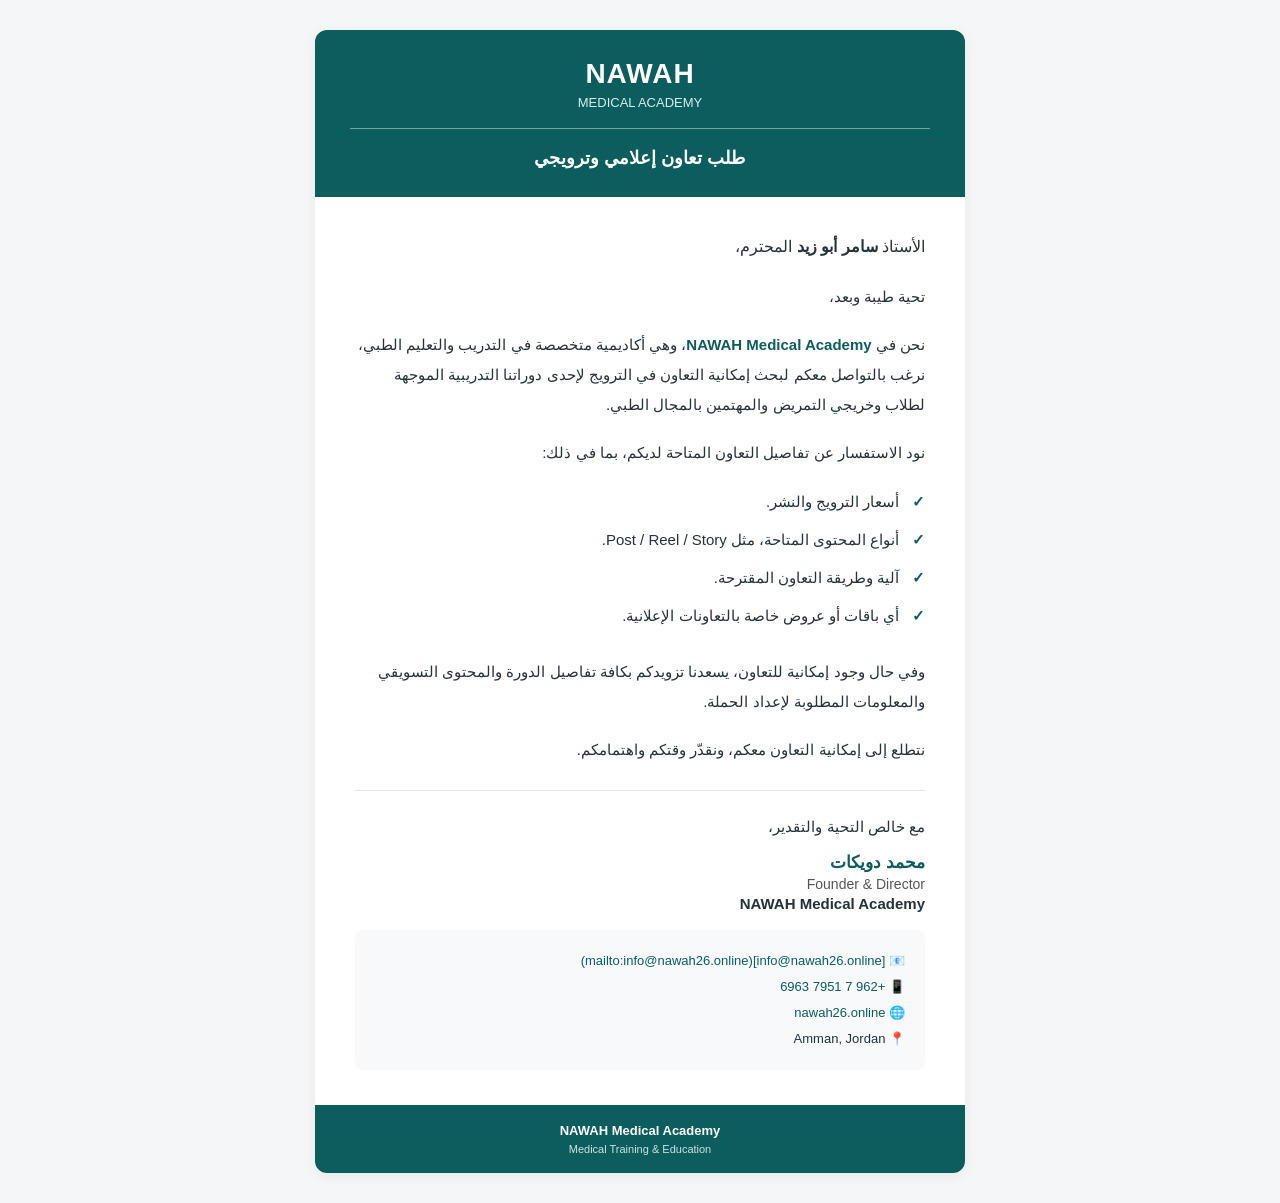
==== col.html @ c681b402 "Create email template for NAWAH Medical Academy Add initial HTML structure for NAWAH Medical Academy" ====
<!DOCTYPE html>

<html lang="ar" dir="rtl">
<head>
<meta charset="UTF-8">
<meta name="viewport" content="width=device-width, initial-scale=1.0">
<title>NAWAH Medical Academy</title>
</head>

<body style="margin:0; padding:0; background:#f4f6f8; font-family:Arial, Tahoma, sans-serif; color:#263238;">

<table width="100%" cellpadding="0" cellspacing="0" border="0" style="background:#f4f6f8; padding:30px 10px;">
<tr>
<td align="center">

<table width="650" cellpadding="0" cellspacing="0" border="0" style="max-width:650px; width:100%; background:#ffffff; border-radius:12px; overflow:hidden; box-shadow:0 3px 15px rgba(0,0,0,0.06);">

<!-- Header -->

<tr>
<td style="background:#0b5d5e; padding:28px 35px; text-align:center;">

<div style="font-size:28px; font-weight:bold; color:#ffffff; letter-spacing:1px;">
NAWAH
</div>

<div style="font-size:13px; color:#d9eeee; margin-top:5px;">
MEDICAL ACADEMY
</div>

<div style="height:1px; background:#6fa5a5; margin:18px 0;"></div>

<div style="font-size:18px; font-weight:bold; color:#ffffff;">
طلب تعاون إعلامي وترويجي
</div>

</td>
</tr>

<!-- Content -->

<tr>
<td style="padding:35px 40px;">

<p style="font-size:16px; line-height:1.9; margin:0 0 20px;">
الأستاذ <strong>سامر أبو زيد</strong> المحترم،
</p>

<p style="font-size:15px; line-height:2; margin:0 0 18px;">
تحية طيبة وبعد،
</p>

<p style="font-size:15px; line-height:2; margin:0 0 18px;">
نحن في <strong style="color:#0b5d5e;">NAWAH Medical Academy</strong>، وهي أكاديمية متخصصة في التدريب والتعليم الطبي، نرغب بالتواصل معكم لبحث إمكانية التعاون في الترويج لإحدى دوراتنا التدريبية الموجهة لطلاب وخريجي التمريض والمهتمين بالمجال الطبي.
</p>

<p style="font-size:15px; line-height:2; margin:0 0 15px;">
نود الاستفسار عن تفاصيل التعاون المتاحة لديكم، بما في ذلك:
</p>

<table width="100%" cellpadding="0" cellspacing="0" border="0" style="margin-bottom:22px;">

<tr>
<td style="padding:10px 0; font-size:15px;">
<span style="color:#0b5d5e; font-weight:bold;">✓</span>
&nbsp; أسعار الترويج والنشر.
</td>
</tr>

<tr>
<td style="padding:10px 0; font-size:15px;">
<span style="color:#0b5d5e; font-weight:bold;">✓</span>
&nbsp; أنواع المحتوى المتاحة، مثل Post / Reel / Story.
</td>
</tr>

<tr>
<td style="padding:10px 0; font-size:15px;">
<span style="color:#0b5d5e; font-weight:bold;">✓</span>
&nbsp; آلية وطريقة التعاون المقترحة.
</td>
</tr>

<tr>
<td style="padding:10px 0; font-size:15px;">
<span style="color:#0b5d5e; font-weight:bold;">✓</span>
&nbsp; أي باقات أو عروض خاصة بالتعاونات الإعلانية.
</td>
</tr>

</table>

<p style="font-size:15px; line-height:2; margin:0 0 18px;">
وفي حال وجود إمكانية للتعاون، يسعدنا تزويدكم بكافة تفاصيل الدورة والمحتوى التسويقي والمعلومات المطلوبة لإعداد الحملة.
</p>

<p style="font-size:15px; line-height:2; margin:0 0 25px;">
نتطلع إلى إمكانية التعاون معكم، ونقدّر وقتكم واهتمامكم.
</p>

<div style="border-top:1px solid #e5e9eb; padding-top:22px;">

<p style="font-size:15px; line-height:1.8; margin:0;">
مع خالص التحية والتقدير،
</p>

<p style="font-size:17px; font-weight:bold; margin:12px 0 3px; color:#0b5d5e;">
محمد دويكات
</p>

<p style="font-size:14px; margin:0 0 3px; color:#555;">
Founder &amp; Director
</p>

<p style="font-size:15px; font-weight:bold; margin:0 0 18px;">
NAWAH Medical Academy
</p>

</div>

<!-- Contact -->

<table width="100%" cellpadding="0" cellspacing="0" border="0" style="background:#f7f9fa; border-radius:8px; margin-top:10px;">

<tr>
<td style="padding:18px 20px; font-size:13px; line-height:2;">

📧 <a href="mailto:info@nawah26.online" style="color:#0b5d5e; text-decoration:none;">
[info@nawah26.online](mailto:info@nawah26.online) </a> <br>

📱 <a href="https://wa.me/962779516963" style="color:#0b5d5e; text-decoration:none;">
+962 7 7951 6963 </a> <br>

🌐 <a href="https://nawah26.online" style="color:#0b5d5e; text-decoration:none;">
nawah26.online </a> <br>

📍 Amman, Jordan

</td>
</tr>

</table>

</td>
</tr>

<!-- Footer -->

<tr>
<td style="background:#0b5d5e; padding:18px; text-align:center;">

<div style="font-size:13px; color:#ffffff; font-weight:bold;">
NAWAH Medical Academy
</div>

<div style="font-size:11px; color:#cde2e2; margin-top:5px;">
Medical Training &amp; Education
</div>

</td>
</tr>

</table>

</td>
</tr>
</table>

</body>
</html>
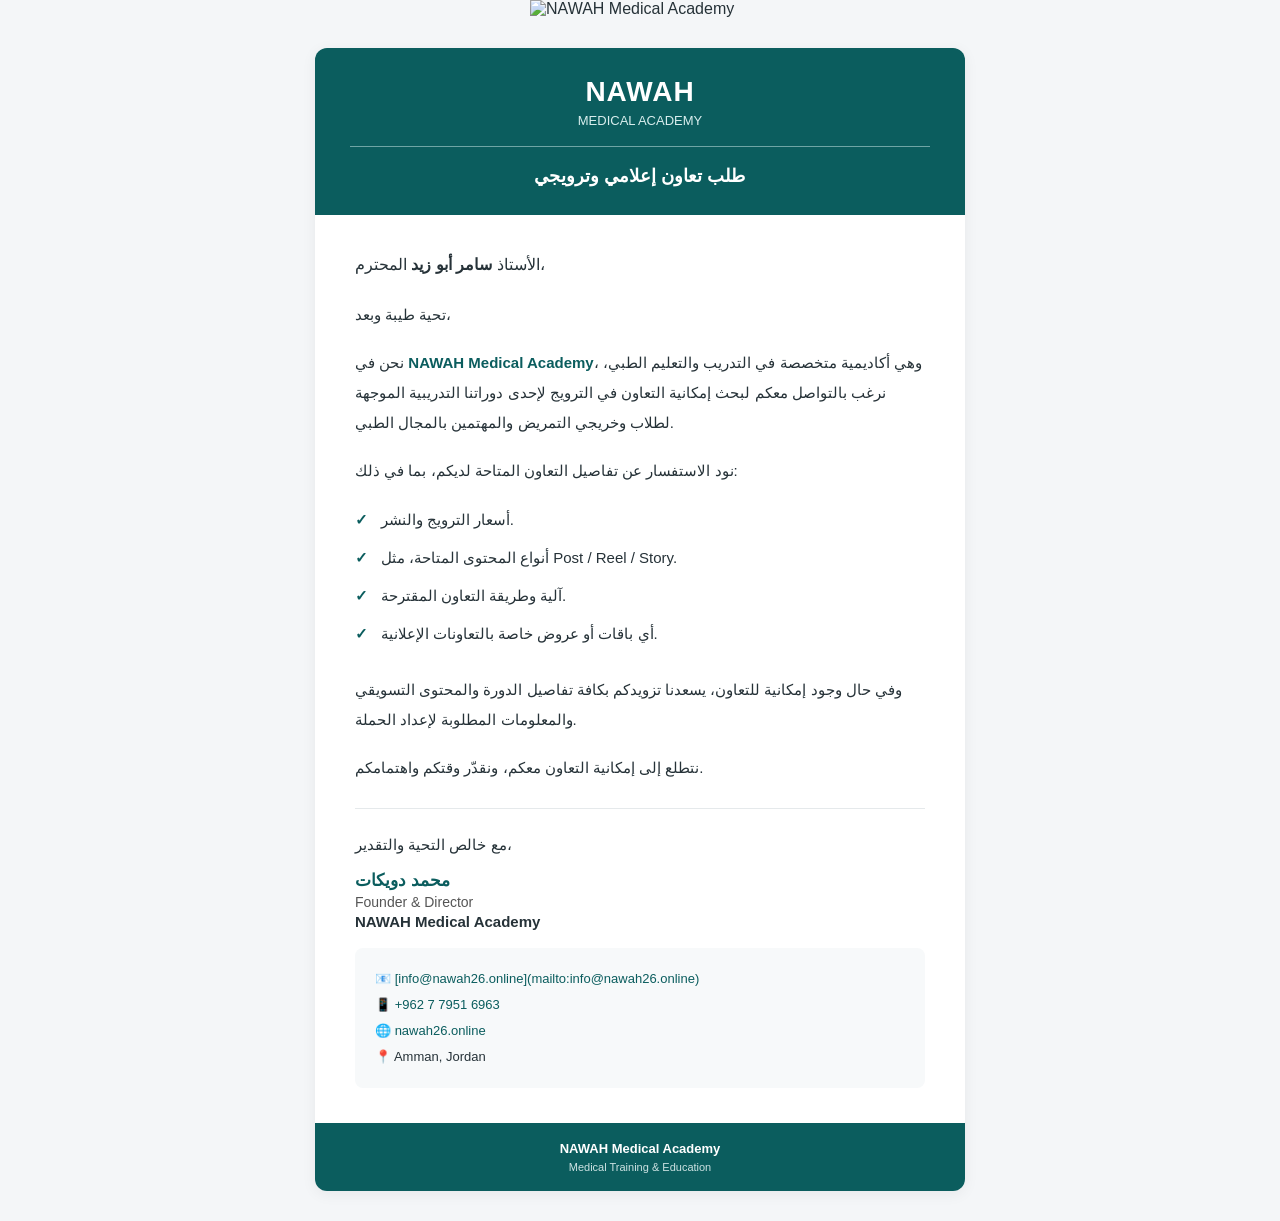
==== commit 3cbbfa77: "Insert NAWAH logo in col.html Added NAWAH logo section to the HTML file." ====
--- a/col.html
+++ b/col.html
@@ -1,11 +1,17 @@
 <!DOCTYPE html>
 
-<html lang="ar" dir="rtl">
-<head>
-<meta charset="UTF-8">
-<meta name="viewport" content="width=device-width, initial-scale=1.0">
-<title>NAWAH Medical Academy</title>
-</head>
+<!-- NAWAH Logo -->
+<tr>
+<td style="background:#ffffff; padding:25px 35px; text-align:center;">
+
+<img 
+  src="https://drive.google.com/uc?export=view&id=1h2eHRyXs70-lJKBR3TKCxgaf7t1mXQTG"
+  alt="NAWAH Medical Academy"
+  style="max-width:220px; height:auto; display:block; margin:0 auto;"
+>
+
+</td>
+</tr>
 
 <body style="margin:0; padding:0; background:#f4f6f8; font-family:Arial, Tahoma, sans-serif; color:#263238;">
 
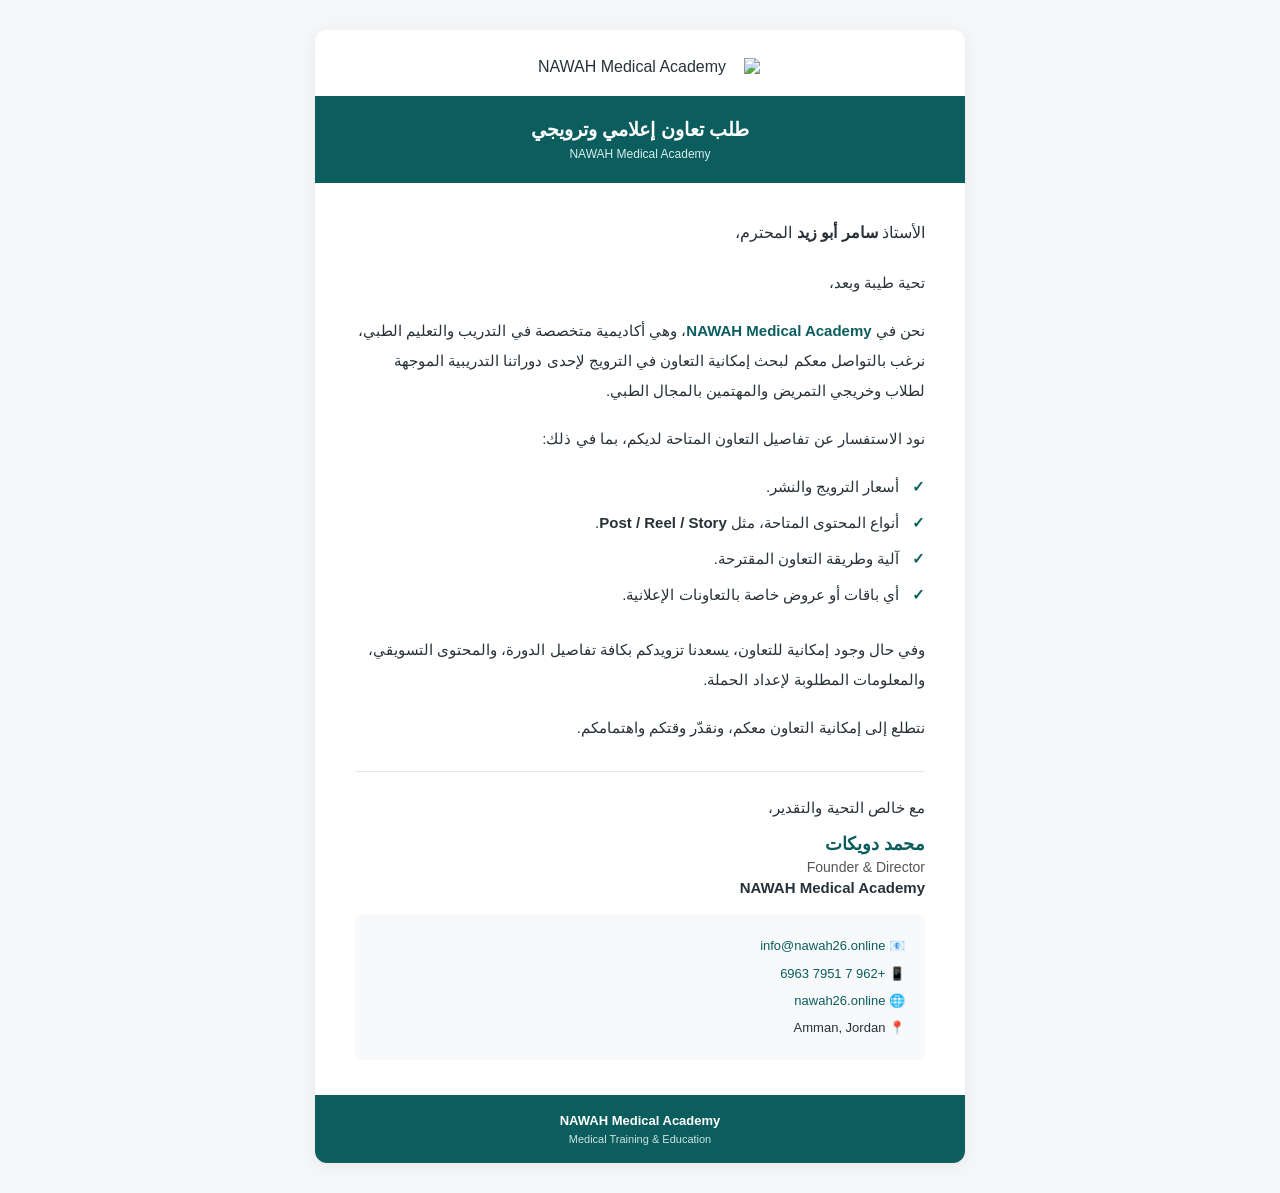
==== commit bcb32db0: "Refactor HTML structure and improve styling" ====
--- a/col.html
+++ b/col.html
@@ -1,17 +1,10 @@
 <!DOCTYPE html>
-
-<!-- NAWAH Logo -->
-<tr>
-<td style="background:#ffffff; padding:25px 35px; text-align:center;">
-
-<img 
-  src="https://drive.google.com/uc?export=view&id=1h2eHRyXs70-lJKBR3TKCxgaf7t1mXQTG"
-  alt="NAWAH Medical Academy"
-  style="max-width:220px; height:auto; display:block; margin:0 auto;"
->
-
-</td>
-</tr>
+<html lang="ar" dir="rtl">
+<head>
+<meta charset="UTF-8">
+<meta name="viewport" content="width=device-width, initial-scale=1.0">
+<title>NAWAH Medical Academy</title>
+</head>
 
 <body style="margin:0; padding:0; background:#f4f6f8; font-family:Arial, Tahoma, sans-serif; color:#263238;">
 
@@ -19,32 +12,38 @@
 <tr>
 <td align="center">
 
-<table width="650" cellpadding="0" cellspacing="0" border="0" style="max-width:650px; width:100%; background:#ffffff; border-radius:12px; overflow:hidden; box-shadow:0 3px 15px rgba(0,0,0,0.06);">
+<table width="650" cellpadding="0" cellspacing="0" border="0"
+style="max-width:650px; width:100%; background:#ffffff; border-radius:12px; overflow:hidden; box-shadow:0 3px 15px rgba(0,0,0,0.06);">
 
-<!-- Header -->
+<!-- LOGO -->
+<tr>
+<td style="background:#ffffff; padding:28px 35px 20px; text-align:center;">
 
+<img
+src="https://drive.google.com/uc?export=view&id=1h2eHRyXs70-lJKBR3TKCxgaf7t1mXQTG"
+alt="NAWAH Medical Academy"
+style="max-width:240px; width:100%; height:auto; display:block; margin:0 auto;"
+>
+
+</td>
+</tr>
+
+<!-- HEADER -->
 <tr>
-<td style="background:#0b5d5e; padding:28px 35px; text-align:center;">
+<td style="background:#0b5d5e; padding:22px 35px; text-align:center;">
 
-<div style="font-size:28px; font-weight:bold; color:#ffffff; letter-spacing:1px;">
-NAWAH
+<div style="font-size:19px; font-weight:bold; color:#ffffff;">
+طلب تعاون إعلامي وترويجي
 </div>
 
-<div style="font-size:13px; color:#d9eeee; margin-top:5px;">
-MEDICAL ACADEMY
-</div>
-
-<div style="height:1px; background:#6fa5a5; margin:18px 0;"></div>
-
-<div style="font-size:18px; font-weight:bold; color:#ffffff;">
-طلب تعاون إعلامي وترويجي
+<div style="font-size:12px; color:#d9eeee; margin-top:6px;">
+NAWAH Medical Academy
 </div>
 
 </td>
 </tr>
 
-<!-- Content -->
-
+<!-- CONTENT -->
 <tr>
 <td style="padding:35px 40px;">
 
@@ -57,38 +56,43 @@
 </p>
 
 <p style="font-size:15px; line-height:2; margin:0 0 18px;">
-نحن في <strong style="color:#0b5d5e;">NAWAH Medical Academy</strong>، وهي أكاديمية متخصصة في التدريب والتعليم الطبي، نرغب بالتواصل معكم لبحث إمكانية التعاون في الترويج لإحدى دوراتنا التدريبية الموجهة لطلاب وخريجي التمريض والمهتمين بالمجال الطبي.
+نحن في
+<strong style="color:#0b5d5e;">NAWAH Medical Academy</strong>،
+وهي أكاديمية متخصصة في التدريب والتعليم الطبي، نرغب بالتواصل معكم لبحث إمكانية التعاون في الترويج لإحدى دوراتنا التدريبية الموجهة لطلاب وخريجي التمريض والمهتمين بالمجال الطبي.
 </p>
 
 <p style="font-size:15px; line-height:2; margin:0 0 15px;">
 نود الاستفسار عن تفاصيل التعاون المتاحة لديكم، بما في ذلك:
 </p>
 
-<table width="100%" cellpadding="0" cellspacing="0" border="0" style="margin-bottom:22px;">
+<!-- SERVICES -->
+<table width="100%" cellpadding="0" cellspacing="0" border="0"
+style="margin-bottom:22px;">
 
 <tr>
-<td style="padding:10px 0; font-size:15px;">
+<td style="padding:9px 0; font-size:15px;">
 <span style="color:#0b5d5e; font-weight:bold;">✓</span>
 &nbsp; أسعار الترويج والنشر.
 </td>
 </tr>
 
 <tr>
-<td style="padding:10px 0; font-size:15px;">
+<td style="padding:9px 0; font-size:15px;">
 <span style="color:#0b5d5e; font-weight:bold;">✓</span>
-&nbsp; أنواع المحتوى المتاحة، مثل Post / Reel / Story.
+&nbsp; أنواع المحتوى المتاحة، مثل
+<strong>Post / Reel / Story</strong>.
 </td>
 </tr>
 
 <tr>
-<td style="padding:10px 0; font-size:15px;">
+<td style="padding:9px 0; font-size:15px;">
 <span style="color:#0b5d5e; font-weight:bold;">✓</span>
 &nbsp; آلية وطريقة التعاون المقترحة.
 </td>
 </tr>
 
 <tr>
-<td style="padding:10px 0; font-size:15px;">
+<td style="padding:9px 0; font-size:15px;">
 <span style="color:#0b5d5e; font-weight:bold;">✓</span>
 &nbsp; أي باقات أو عروض خاصة بالتعاونات الإعلانية.
 </td>
@@ -97,24 +101,25 @@
 </table>
 
 <p style="font-size:15px; line-height:2; margin:0 0 18px;">
-وفي حال وجود إمكانية للتعاون، يسعدنا تزويدكم بكافة تفاصيل الدورة والمحتوى التسويقي والمعلومات المطلوبة لإعداد الحملة.
+وفي حال وجود إمكانية للتعاون، يسعدنا تزويدكم بكافة تفاصيل الدورة، والمحتوى التسويقي، والمعلومات المطلوبة لإعداد الحملة.
 </p>
 
-<p style="font-size:15px; line-height:2; margin:0 0 25px;">
+<p style="font-size:15px; line-height:2; margin:0 0 28px;">
 نتطلع إلى إمكانية التعاون معكم، ونقدّر وقتكم واهتمامكم.
 </p>
 
+<!-- SIGNATURE -->
 <div style="border-top:1px solid #e5e9eb; padding-top:22px;">
 
 <p style="font-size:15px; line-height:1.8; margin:0;">
 مع خالص التحية والتقدير،
 </p>
 
-<p style="font-size:17px; font-weight:bold; margin:12px 0 3px; color:#0b5d5e;">
+<p style="font-size:18px; font-weight:bold; margin:12px 0 4px; color:#0b5d5e;">
 محمد دويكات
 </p>
 
-<p style="font-size:14px; margin:0 0 3px; color:#555;">
+<p style="font-size:14px; margin:0 0 4px; color:#555;">
 Founder &amp; Director
 </p>
 
@@ -124,21 +129,36 @@
 
 </div>
 
-<!-- Contact -->
-
-<table width="100%" cellpadding="0" cellspacing="0" border="0" style="background:#f7f9fa; border-radius:8px; margin-top:10px;">
+<!-- CONTACT BOX -->
+<table width="100%" cellpadding="0" cellspacing="0" border="0"
+style="background:#f7f9fa; border-radius:8px; margin-top:10px;">
 
 <tr>
-<td style="padding:18px 20px; font-size:13px; line-height:2;">
+<td style="padding:18px 20px; font-size:13px; line-height:2.1;">
 
-📧 <a href="mailto:info@nawah26.online" style="color:#0b5d5e; text-decoration:none;">
-[info@nawah26.online](mailto:info@nawah26.online) </a> <br>
+📧
+<a href="mailto:info@nawah26.online"
+style="color:#0b5d5e; text-decoration:none;">
+info@nawah26.online
+</a>
 
-📱 <a href="https://wa.me/962779516963" style="color:#0b5d5e; text-decoration:none;">
-+962 7 7951 6963 </a> <br>
+<br>
 
-🌐 <a href="https://nawah26.online" style="color:#0b5d5e; text-decoration:none;">
-nawah26.online </a> <br>
+📱
+<a href="https://wa.me/962779516963"
+style="color:#0b5d5e; text-decoration:none;">
++962 7 7951 6963
+</a>
+
+<br>
+
+🌐
+<a href="https://nawah26.online"
+style="color:#0b5d5e; text-decoration:none;">
+nawah26.online
+</a>
+
+<br>
 
 📍 Amman, Jordan
 
@@ -150,8 +170,7 @@
 </td>
 </tr>
 
-<!-- Footer -->
-
+<!-- FOOTER -->
 <tr>
 <td style="background:#0b5d5e; padding:18px; text-align:center;">
 
